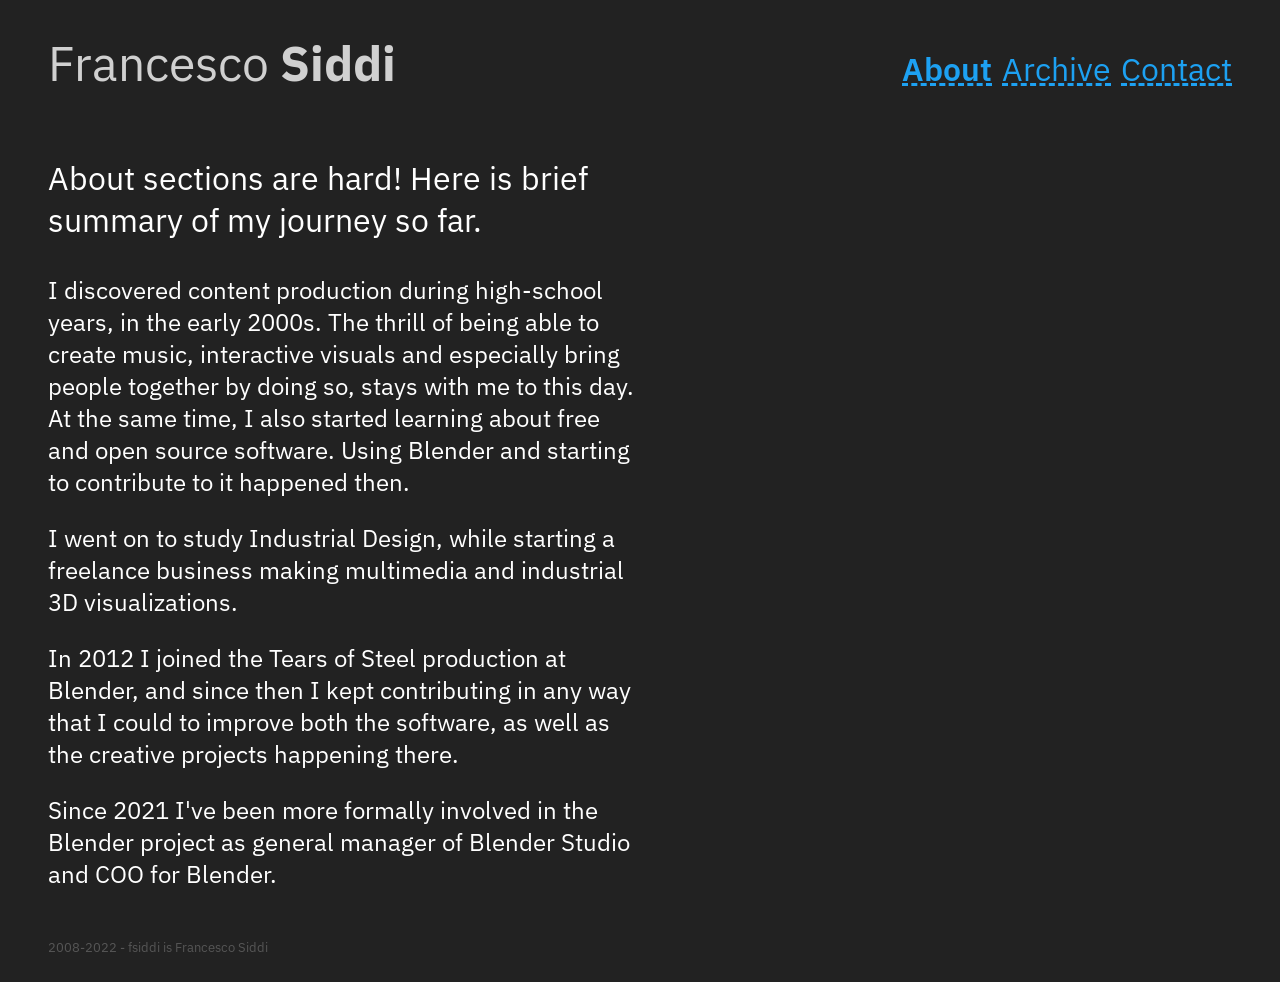
==== about/index.html @ 229acd56 "New website design Very simple, but it works. Plain HTML and CSS." ====
<!doctype html>
<html lang="en">
<head>
  <meta charset="utf-8">
  <meta name="viewport" content="width=device-width, initial-scale=1">
  <title>Francesco Siddi - About</title>
  <link rel="apple-touch-icon" sizes="180x180" href="/assets/favicon/apple-touch-icon.png">
  <link rel="icon" type="image/png" sizes="32x32" href="/assets/favicon/favicon-32x32.png">
  <link rel="icon" type="image/png" sizes="16x16" href="/assets/favicon/favicon-16x16.png">
  <link rel="manifest" href="/assets/favicon/site.webmanifest">
  <link rel="preconnect" href="https://fonts.googleapis.com">
  <link rel="preconnect" href="https://fonts.gstatic.com" crossorigin>
  <link href="https://fonts.googleapis.com/css2?family=IBM+Plex+Sans:wght@200;400;700&display=swap" rel="stylesheet">
  <link href="../assets/normalize.css" rel="stylesheet">
  <link href="../assets/main.css" rel="stylesheet">
</head>
<body>

<!-- Begin page content -->
<div class="flex-wrapper">
  <main>
    <div class="container">
      <div class="header">
        <h1><a href="/">Francesco <strong>Siddi</strong></a></h1>
        <ul class="navigation">
          <li class="active"><a href="/about">About</a></li>
          <li><a href="/archive">Archive</a></li>
          <li><a href="/contact">Contact</a></li>
        </ul>
      </div>
      <p class="lead">About sections are hard! Here is brief summary of my journey so far.</p>
      <p>I discovered content production during high-school years, in the early 2000s.
        The thrill of being able to create music, interactive visuals and especially bring people together by doing so, stays with me to this day.
        At the same time, I also started learning about free and open source software. Using Blender and starting to contribute to it happened then.</p>
      <p>I went on to study Industrial Design, while starting a freelance business making multimedia and industrial 3D visualizations.</p>
      <p>In 2012 I joined the Tears of Steel production at Blender, and since then I kept contributing in any way
        that I could to improve both the software, as well as the creative projects happening there.</p>
      <p>Since 2021 I've been more formally involved in the Blender project as general manager of Blender Studio and COO for Blender.</p>
    </div>
  </main>

  <footer>
    <div class="container">
      <span class="text-muted">2008-2022 - fsiddi is Francesco Siddi</span>
    </div>
  </footer>
</div>
</body>
</html>
---- assets/main.css ----
body {
  background-color: #222222;
  color: #FFFFFF;
  font-family: 'IBM Plex Sans', sans-serif;
  padding: 0 3em;
  line-height: normal;
}

@media only screen and (max-width: 600px) {
  body {
    padding: .5em 1em;
  }
}

.flex-wrapper {
  display: flex;
  min-height: 100vh;
  flex-direction: column;
  justify-content: space-between;
}

h1 {
  font-weight: normal;
  font-size: 3em;
}

h1 em {
  font-weight: 200;
}

h1 a {
  color: #d0d0d0;
  text-decoration: none;
}

h1 a:hover {
  color: #FFFFFF;
}

a {
  color: #1da1f2;
  text-decoration-style: dashed;
}

a:hover {
  color: #43adf6;
  text-decoration-style: dashed;
}

.header {
  display: flex;
  justify-content: space-between;
  align-items: baseline;
}

@media only screen and (max-width: 1200px) {
  .header {
    display: block;
  }
}

.navigation {
  list-style: none;
  padding-inline-start: 0;
  display: flex;
  justify-content: flex-start;
  gap: 10px;
}

.navigation li {
  display: inline;
  font-size: 2em;
}

.navigation li.active {
  font-weight: 600;
}

main p {
  max-width: 50%;
}

@media only screen and (max-width: 1200px) {
  main p {
    max-width: 100%;
  }
}

main p.lead {
  font-size: 2em;
  line-height: 1.3em;
}

main p {
  font-size: 1.5em;
}

.image-gallery {
  display: flex;
  flex-wrap: wrap;
  justify-content: center;
  gap: 10px;
  list-style: none;
  padding-inline-start: 0;
  margin-block-start: 5em;
}

.image-gallery > li {
  flex: 1 1 auto; /* or flex: auto; */
  flex-grow: 1;
  height: 300px;
  cursor: pointer;
  position: relative;
}

.image-gallery.archive > li {
  height: 200px;
}

.image-gallery li img {
  object-fit: cover;
  width: 100%;
  height: 100%;
  vertical-align: middle;
  border-radius: 5px;
}

.image-gallery::after {
  content: "";
  flex-grow: 999;
}

.overlay {
  position: absolute;
  width: 100%;
  height: 100%;
  top: 0;
  left: 0;
  border-radius: 5px;


}

.overlay span {
  color: #fff;
  position: absolute;
  bottom: .5em;
  left: 1em;
  background-color: rgba(54, 54, 54, 0.5);
  opacity: 0;
  transition: opacity 0.3s;
  padding: 0.3em;
  border-radius: 4px;
}


/* hover */
.image-gallery li:hover .overlay span {
  opacity: 1;
}

@media only screen and (max-width: 400px) {
  .image-gallery .overlay span {
    opacity: 1;
  }
}

footer {
  padding: 2em 0;
  color: #565656;
  font-size: 0.8em;
}
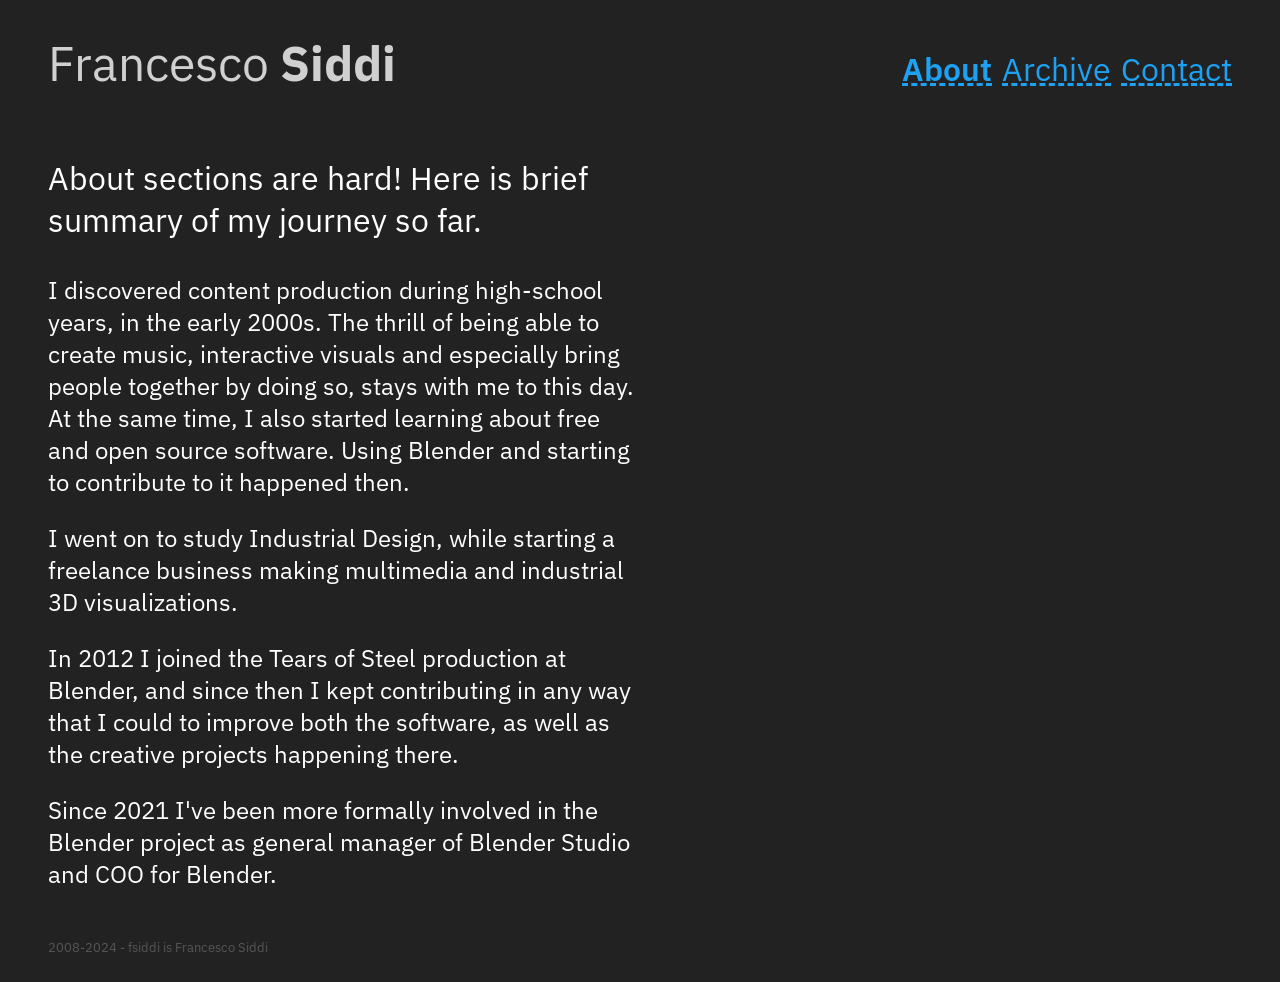
==== commit f8cc9970: "Update copyright" ====
--- a/about/index.html
+++ b/about/index.html
@@ -1,6 +1,14 @@
 <!doctype html>
 <html lang="en">
 <head>
+  <script async src="https://www.googletagmanager.com/gtag/js?id=G-687R917T6R"></script>
+  <script>
+    window.dataLayer = window.dataLayer || [];
+    function gtag(){dataLayer.push(arguments);}
+    gtag('js', new Date());
+
+    gtag('config', 'G-687R917T6R');
+  </script>
   <meta charset="utf-8">
   <meta name="viewport" content="width=device-width, initial-scale=1">
   <title>Francesco Siddi - About</title>
@@ -41,7 +49,7 @@
 
   <footer>
     <div class="container">
-      <span class="text-muted">2008-2022 - fsiddi is Francesco Siddi</span>
+      <span class="text-muted">2008-2024 - fsiddi is Francesco Siddi</span>
     </div>
   </footer>
 </div>
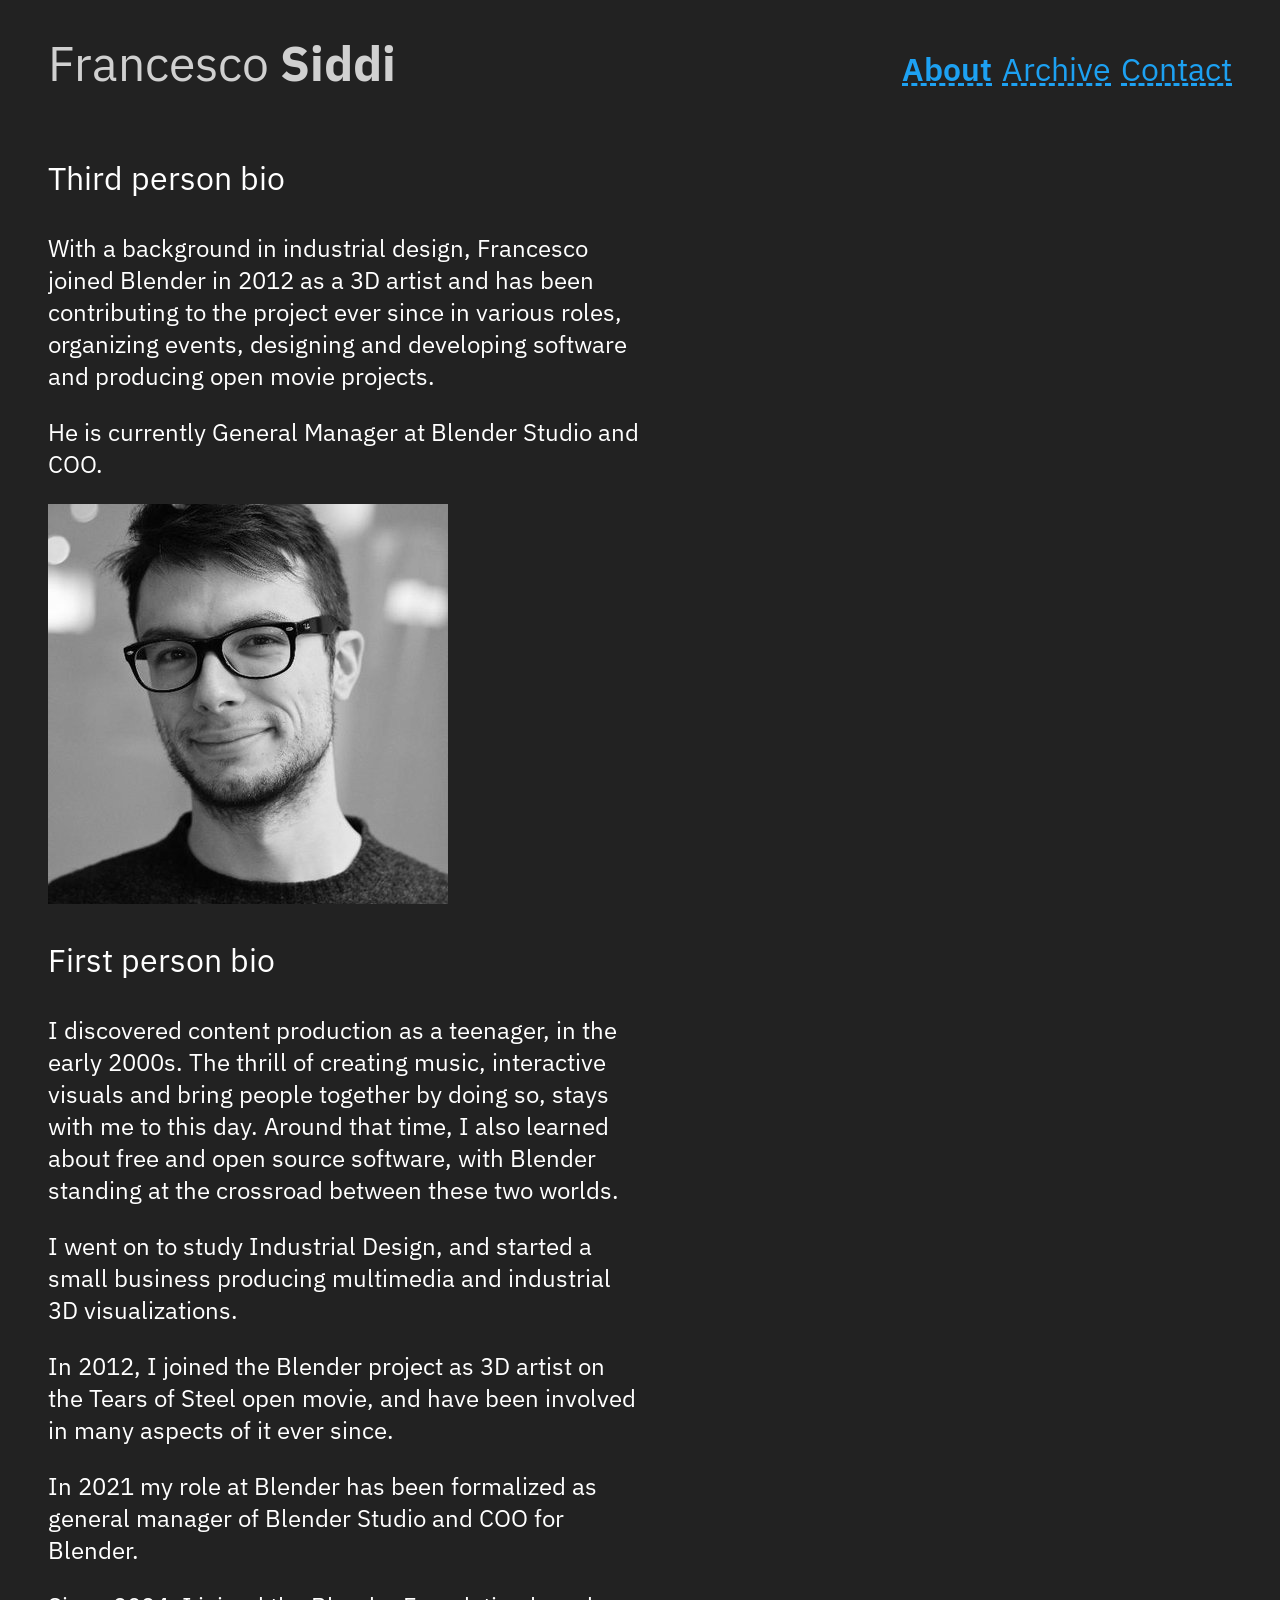
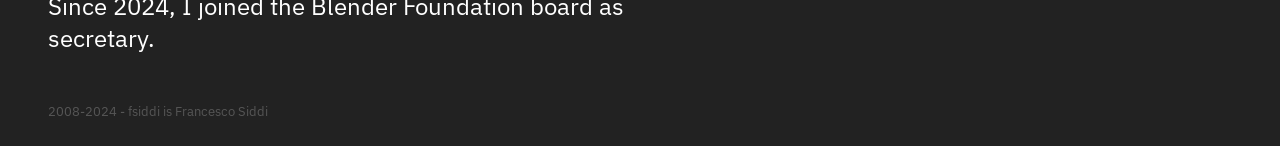
==== commit bf544d4c: "Update bio" ====
--- a/about/index.html
+++ b/about/index.html
@@ -36,14 +36,19 @@
           <li><a href="/contact">Contact</a></li>
         </ul>
       </div>
-      <p class="lead">About sections are hard! Here is brief summary of my journey so far.</p>
-      <p>I discovered content production during high-school years, in the early 2000s.
-        The thrill of being able to create music, interactive visuals and especially bring people together by doing so, stays with me to this day.
-        At the same time, I also started learning about free and open source software. Using Blender and starting to contribute to it happened then.</p>
-      <p>I went on to study Industrial Design, while starting a freelance business making multimedia and industrial 3D visualizations.</p>
-      <p>In 2012 I joined the Tears of Steel production at Blender, and since then I kept contributing in any way
-        that I could to improve both the software, as well as the creative projects happening there.</p>
-      <p>Since 2021 I've been more formally involved in the Blender project as general manager of Blender Studio and COO for Blender.</p>
+      <p class="lead">Third person bio</p>
+      <p>With a background in industrial design, Francesco joined Blender in 2012 as a 3D artist and has been contributing to the project ever since
+      in various roles, organizing events, designing and developing software and producing open movie projects.</p>
+      <p>He is currently General Manager at Blender Studio and COO.</p>
+      <img src="/assets/images/2018-portrait.jpg" alt="Portrait" />
+      <p class="lead">First person bio</p>
+      <p>I discovered content production as a teenager, in the early 2000s.
+        The thrill of creating music, interactive visuals and bring people together by doing so, stays with me to this day.
+        Around that time, I also learned about free and open source software, with Blender standing at the crossroad between these two worlds.</p>
+      <p>I went on to study Industrial Design, and started a small business producing multimedia and industrial 3D visualizations.</p>
+      <p>In 2012, I joined the Blender project as 3D artist on the Tears of Steel open movie, and have been involved in many aspects of it ever since.</p>
+      <p>In 2021 my role at Blender has been formalized as general manager of Blender Studio and COO for Blender.</p>
+      <p>Since 2024, I joined the Blender Foundation board as secretary.</p>
     </div>
   </main>
 
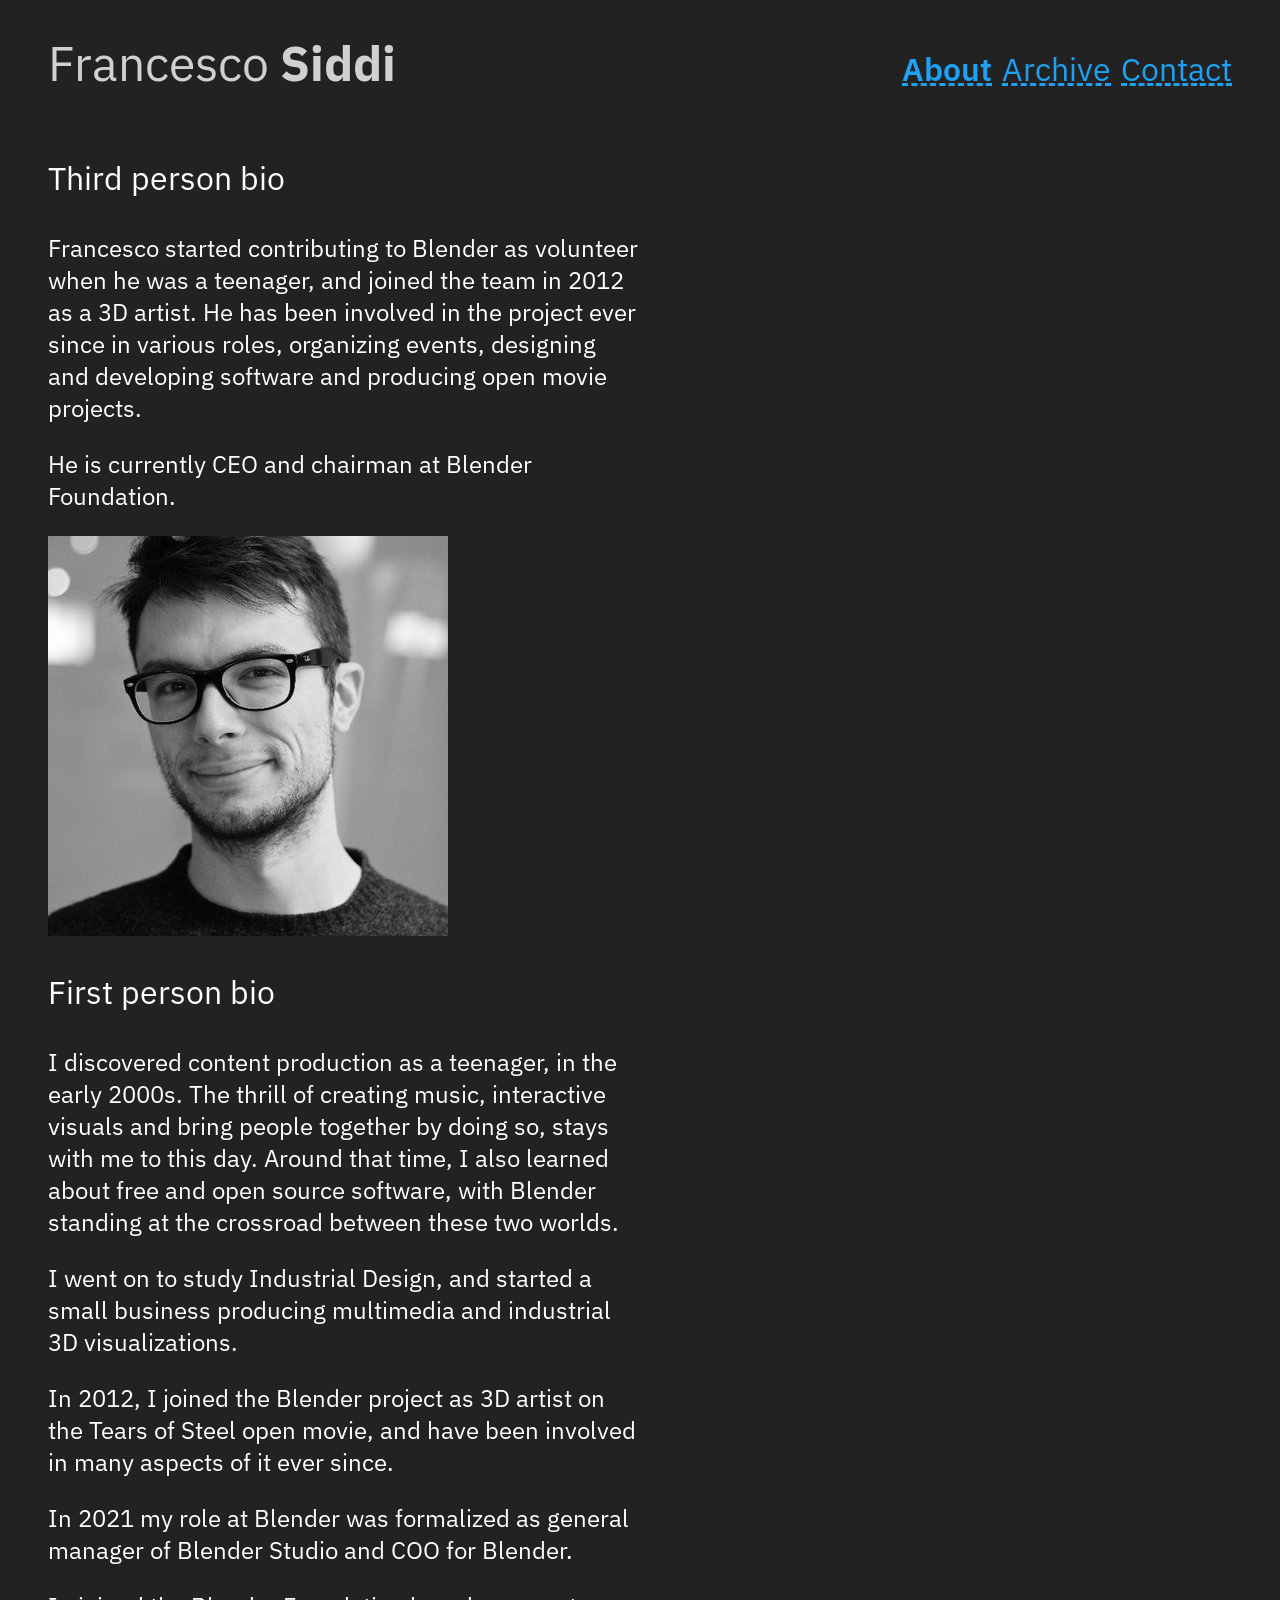
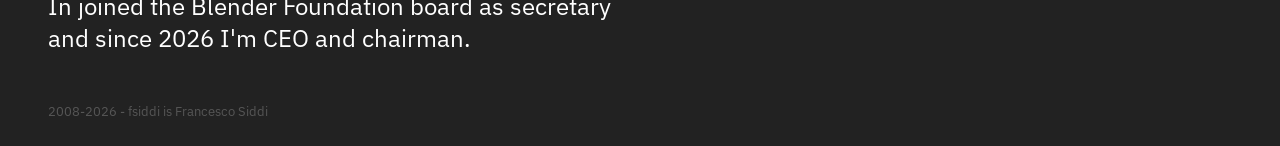
==== commit e9eb5c9b: "2026 updates" ====
--- a/about/index.html
+++ b/about/index.html
@@ -37,9 +37,10 @@
         </ul>
       </div>
       <p class="lead">Third person bio</p>
-      <p>With a background in industrial design, Francesco joined Blender in 2012 as a 3D artist and has been contributing to the project ever since
-      in various roles, organizing events, designing and developing software and producing open movie projects.</p>
-      <p>He is currently General Manager at Blender Studio and COO.</p>
+      <p>Francesco started contributing to Blender as volunteer when he was a teenager, and joined the team in 2012 as
+      a 3D artist. He has been involved in the project ever since in various roles, organizing events, designing and
+      developing software and producing open movie projects.</p>
+      <p>He is currently CEO and chairman at Blender Foundation.</p>
       <img src="/assets/images/2018-portrait.jpg" alt="Portrait" />
       <p class="lead">First person bio</p>
       <p>I discovered content production as a teenager, in the early 2000s.
@@ -47,14 +48,14 @@
         Around that time, I also learned about free and open source software, with Blender standing at the crossroad between these two worlds.</p>
       <p>I went on to study Industrial Design, and started a small business producing multimedia and industrial 3D visualizations.</p>
       <p>In 2012, I joined the Blender project as 3D artist on the Tears of Steel open movie, and have been involved in many aspects of it ever since.</p>
-      <p>In 2021 my role at Blender has been formalized as general manager of Blender Studio and COO for Blender.</p>
-      <p>Since 2024, I joined the Blender Foundation board as secretary.</p>
+      <p>In 2021 my role at Blender was formalized as general manager of Blender Studio and COO for Blender.</p>
+      <p>In joined the Blender Foundation board as secretary and since 2026 I'm CEO and chairman.</p>
     </div>
   </main>
 
   <footer>
     <div class="container">
-      <span class="text-muted">2008-2024 - fsiddi is Francesco Siddi</span>
+      <span class="text-muted">2008-2026 - fsiddi is Francesco Siddi</span>
     </div>
   </footer>
 </div>
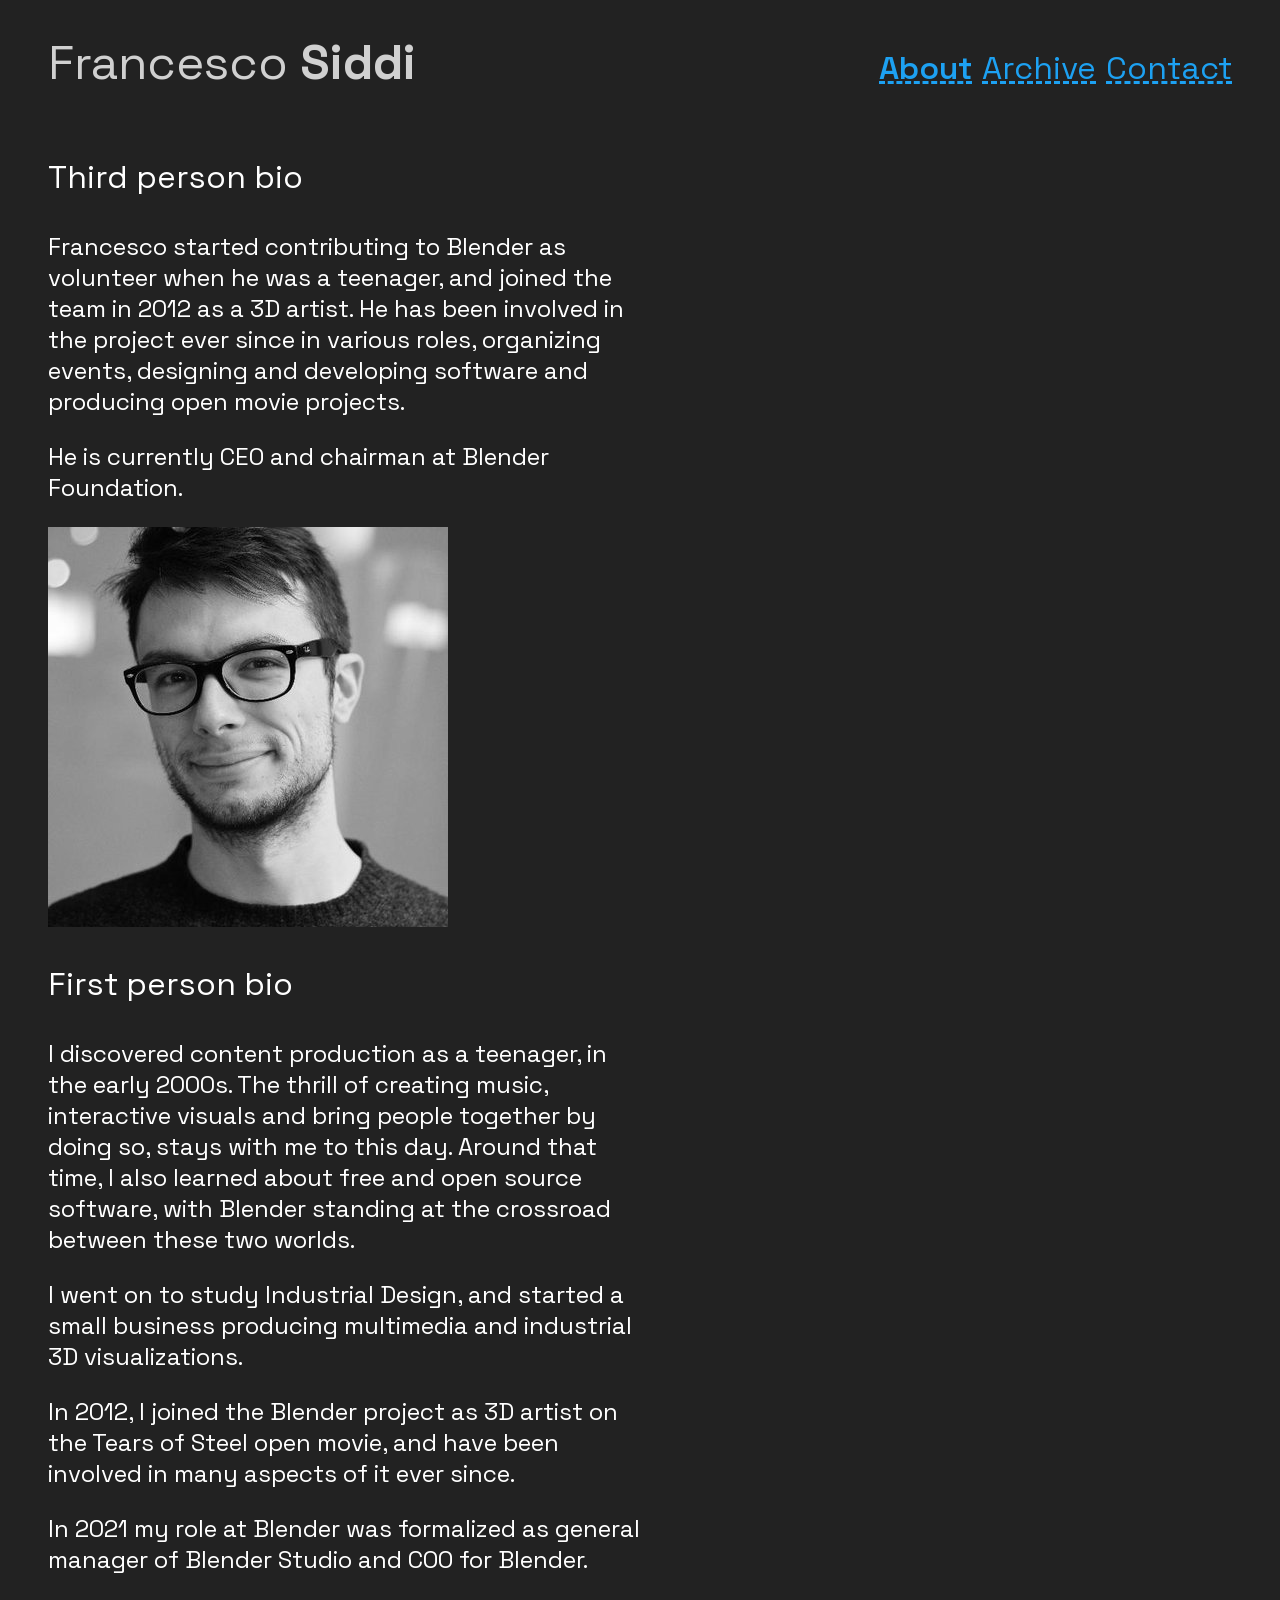
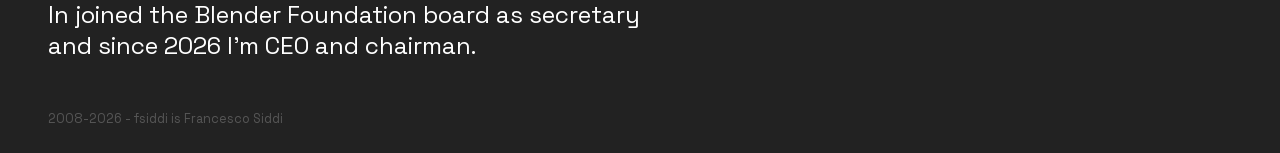
==== commit cdce689d: "Change font to Space Grotesk" ====
--- a/about/index.html
+++ b/about/index.html
@@ -1,14 +1,6 @@
 <!doctype html>
 <html lang="en">
 <head>
-  <script async src="https://www.googletagmanager.com/gtag/js?id=G-687R917T6R"></script>
-  <script>
-    window.dataLayer = window.dataLayer || [];
-    function gtag(){dataLayer.push(arguments);}
-    gtag('js', new Date());
-
-    gtag('config', 'G-687R917T6R');
-  </script>
   <meta charset="utf-8">
   <meta name="viewport" content="width=device-width, initial-scale=1">
   <title>Francesco Siddi - About</title>
@@ -16,9 +8,6 @@
   <link rel="icon" type="image/png" sizes="32x32" href="/assets/favicon/favicon-32x32.png">
   <link rel="icon" type="image/png" sizes="16x16" href="/assets/favicon/favicon-16x16.png">
   <link rel="manifest" href="/assets/favicon/site.webmanifest">
-  <link rel="preconnect" href="https://fonts.googleapis.com">
-  <link rel="preconnect" href="https://fonts.gstatic.com" crossorigin>
-  <link href="https://fonts.googleapis.com/css2?family=IBM+Plex+Sans:wght@200;400;700&display=swap" rel="stylesheet">
   <link href="../assets/normalize.css" rel="stylesheet">
   <link href="../assets/main.css" rel="stylesheet">
 </head>
--- a/assets/main.css
+++ b/assets/main.css
@@ -1,7 +1,27 @@
+/* latin-ext */
+@font-face {
+  font-family: 'Space Grotesk';
+  font-style: normal;
+  font-weight: 300 700;
+  font-display: swap;
+  src: url(fonts/space-grotesk-latin-ext.woff2) format('woff2');
+  unicode-range: U+0100-02BA, U+02BD-02C5, U+02C7-02CC, U+02CE-02D7, U+02DD-02FF, U+0304, U+0308, U+0329, U+1D00-1DBF, U+1E00-1E9F, U+1EF2-1EFF, U+2020, U+20A0-20AB, U+20AD-20C4, U+2113, U+2C60-2C7F, U+A720-A7FF;
+}
+
+/* latin */
+@font-face {
+  font-family: 'Space Grotesk';
+  font-style: normal;
+  font-weight: 300 700;
+  font-display: swap;
+  src: url(fonts/space-grotesk-latin.woff2) format('woff2');
+  unicode-range: U+0000-00FF, U+0131, U+0152-0153, U+02BB-02BC, U+02C6, U+02DA, U+02DC, U+0304, U+0308, U+0329, U+2000-206F, U+20AC, U+2122, U+2191, U+2193, U+2212, U+2215, U+FEFF, U+FFFD;
+}
+
 body {
   background-color: #222222;
   color: #FFFFFF;
-  font-family: 'IBM Plex Sans', sans-serif;
+  font-family: 'Space Grotesk', sans-serif;
   padding: 0 3em;
   line-height: normal;
 }
@@ -25,7 +45,7 @@
 }
 
 h1 em {
-  font-weight: 200;
+  font-weight: 300;
 }
 
 h1 a {
